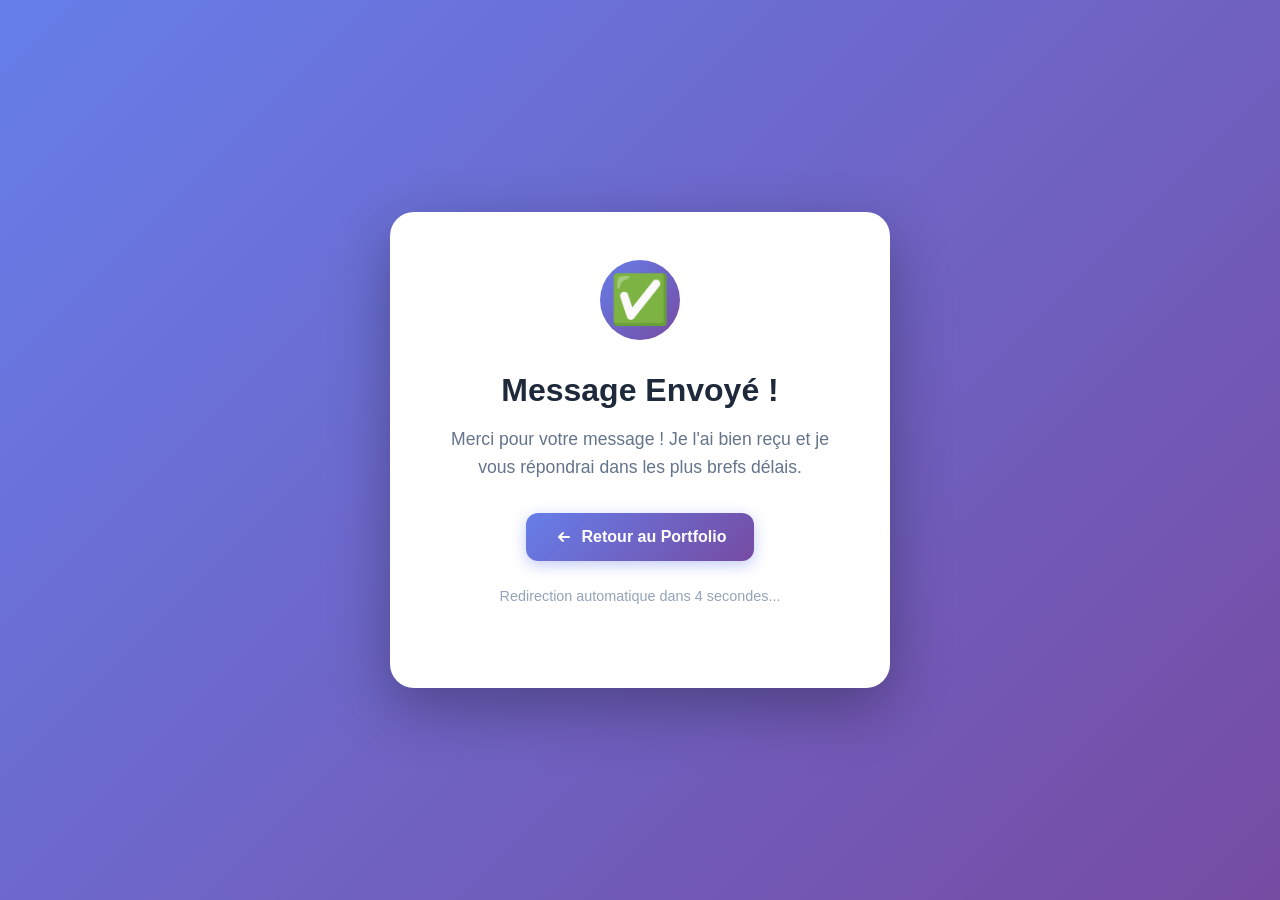
==== merci.html @ 6b89124a "premier commit" ====
<!DOCTYPE html>
<html lang="fr">

<head>
    <meta charset="UTF-8">
    <meta name="viewport" content="width=device-width, initial-scale=1.0">
    <title>Message Envoyé - Lucas Bleau</title>
    <style>
        * {
            margin: 0;
            padding: 0;
            box-sizing: border-box;
        }

        body {
            font-family: 'Inter', -apple-system, BlinkMacSystemFont, 'Segoe UI', sans-serif;
            background: linear-gradient(135deg, #667eea 0%, #764ba2 100%);
            min-height: 100vh;
            display: flex;
            align-items: center;
            justify-content: center;
            padding: 2rem;
        }

        .container {
            background: white;
            border-radius: 1.5rem;
            padding: 3rem;
            max-width: 500px;
            text-align: center;
            box-shadow: 0 20px 60px rgba(0, 0, 0, 0.3);
            animation: fadeInUp 0.6s ease;
        }

        @keyframes fadeInUp {
            from {
                opacity: 0;
                transform: translateY(30px);
            }

            to {
                opacity: 1;
                transform: translateY(0);
            }
        }

        .success-icon {
            width: 80px;
            height: 80px;
            margin: 0 auto 2rem;
            background: linear-gradient(135deg, #667eea 0%, #764ba2 100%);
            border-radius: 50%;
            display: flex;
            align-items: center;
            justify-content: center;
            font-size: 3rem;
            animation: scaleIn 0.5s ease 0.2s both;
        }

        @keyframes scaleIn {
            from {
                transform: scale(0);
            }

            to {
                transform: scale(1);
            }
        }

        h1 {
            color: #1e293b;
            font-size: 2rem;
            margin-bottom: 1rem;
            font-weight: 700;
        }

        p {
            color: #64748b;
            font-size: 1.1rem;
            line-height: 1.6;
            margin-bottom: 2rem;
        }

        .btn {
            display: inline-flex;
            align-items: center;
            gap: 0.5rem;
            padding: 0.875rem 1.75rem;
            background: linear-gradient(135deg, #667eea 0%, #764ba2 100%);
            color: white;
            border-radius: 0.75rem;
            text-decoration: none;
            font-weight: 600;
            transition: transform 0.3s ease, box-shadow 0.3s ease;
            box-shadow: 0 4px 15px rgba(102, 126, 234, 0.4);
        }

        .btn:hover {
            transform: translateY(-2px);
            box-shadow: 0 8px 25px rgba(102, 126, 234, 0.5);
        }

        .countdown {
            margin-top: 1.5rem;
            color: #94a3b8;
            font-size: 0.9rem;
        }
    </style>
</head>

<body>
    <div class="container">
        <div class="success-icon">✅</div>
        <h1>Message Envoyé !</h1>
        <p>
            Merci pour votre message ! Je l'ai bien reçu et je vous répondrai dans les plus brefs délais.
        </p>
        <a href="index.html" class="btn">
            <svg width="20" height="20" viewBox="0 0 20 20" fill="none">
                <path d="M15 10L5 10M5 10L9 6M5 10L9 14" stroke="currentColor" stroke-width="2" stroke-linecap="round"
                    stroke-linejoin="round" />
            </svg>
            <span>Retour au Portfolio</span>
        </a>
        <p class="countdown">Redirection automatique dans <span id="countdown">5</span> secondes...</p>
    </div>

    <script>
        let seconds = 5;
        const countdownElement = document.getElementById('countdown');

        const interval = setInterval(() => {
            seconds--;
            countdownElement.textContent = seconds;

            if (seconds === 0) {
                clearInterval(interval);
                window.location.href = 'index.html';
            }
        }, 1000);
    </script>
</body>

</html>
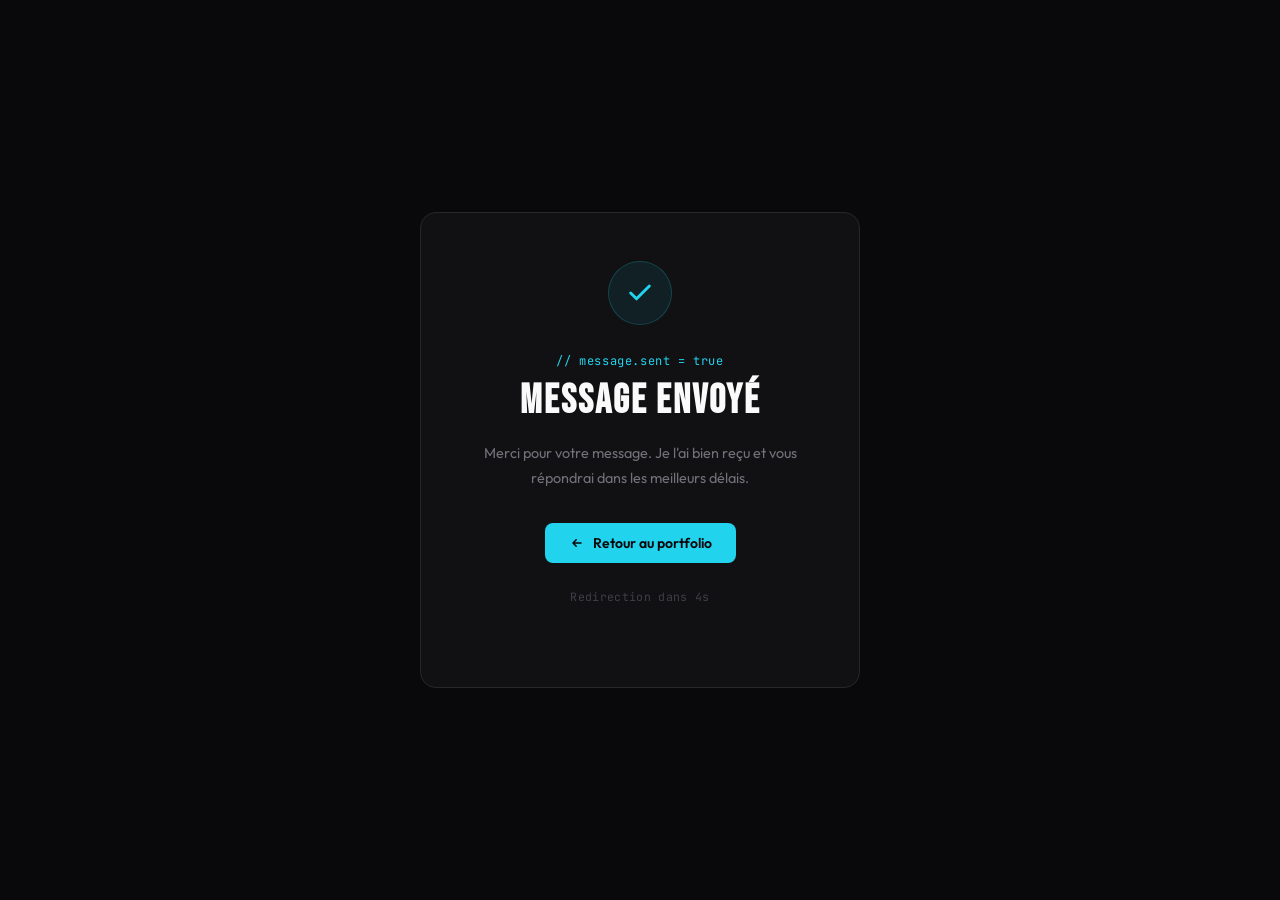
==== commit bb86efeb: "modif style" ====
--- a/merci.html
+++ b/merci.html
@@ -4,17 +4,17 @@
 <head>
     <meta charset="UTF-8">
     <meta name="viewport" content="width=device-width, initial-scale=1.0">
-    <title>Message Envoyé - Lucas Bleau</title>
+    <title>Message Envoyé — Lucas Bleau</title>
+    <link rel="preconnect" href="https://fonts.googleapis.com">
+    <link rel="preconnect" href="https://fonts.gstatic.com" crossorigin>
+    <link href="https://fonts.googleapis.com/css2?family=Bebas+Neue&family=Outfit:wght@400;500;600&family=JetBrains+Mono:wght@400&display=swap" rel="stylesheet">
     <style>
-        * {
-            margin: 0;
-            padding: 0;
-            box-sizing: border-box;
-        }
+        * { margin: 0; padding: 0; box-sizing: border-box; }
 
         body {
-            font-family: 'Inter', -apple-system, BlinkMacSystemFont, 'Segoe UI', sans-serif;
-            background: linear-gradient(135deg, #667eea 0%, #764ba2 100%);
+            font-family: 'Outfit', sans-serif;
+            background: #09090b;
+            color: #fafafa;
             min-height: 100vh;
             display: flex;
             align-items: center;
@@ -22,62 +22,65 @@
             padding: 2rem;
         }
 
-        .container {
-            background: white;
-            border-radius: 1.5rem;
-            padding: 3rem;
-            max-width: 500px;
+        .card {
+            background: #111113;
+            border: 1px solid #27272a;
+            border-radius: 16px;
+            padding: 3rem 2.5rem;
+            max-width: 440px;
+            width: 100%;
             text-align: center;
-            box-shadow: 0 20px 60px rgba(0, 0, 0, 0.3);
-            animation: fadeInUp 0.6s ease;
+            animation: fadeUp 0.5s ease;
         }
 
-        @keyframes fadeInUp {
-            from {
-                opacity: 0;
-                transform: translateY(30px);
-            }
-
-            to {
-                opacity: 1;
-                transform: translateY(0);
-            }
+        @keyframes fadeUp {
+            from { opacity: 0; transform: translateY(20px); }
+            to { opacity: 1; transform: translateY(0); }
         }
 
-        .success-icon {
-            width: 80px;
-            height: 80px;
-            margin: 0 auto 2rem;
-            background: linear-gradient(135deg, #667eea 0%, #764ba2 100%);
+        .check-wrap {
+            width: 64px;
+            height: 64px;
+            margin: 0 auto 1.75rem;
+            background: rgba(34, 211, 238, 0.08);
+            border: 1px solid rgba(34, 211, 238, 0.2);
             border-radius: 50%;
             display: flex;
             align-items: center;
             justify-content: center;
-            font-size: 3rem;
-            animation: scaleIn 0.5s ease 0.2s both;
+            animation: scaleIn 0.4s ease 0.15s both;
         }
 
         @keyframes scaleIn {
-            from {
-                transform: scale(0);
-            }
+            from { transform: scale(0.5); opacity: 0; }
+            to { transform: scale(1); opacity: 1; }
+        }
 
-            to {
-                transform: scale(1);
-            }
+        .check-wrap svg {
+            stroke: #22d3ee;
+        }
+
+        .mono {
+            font-family: 'JetBrains Mono', monospace;
+            font-size: 0.75rem;
+            color: #22d3ee;
+            letter-spacing: 0.05em;
+            display: block;
+            margin-bottom: 0.5rem;
         }
 
         h1 {
-            color: #1e293b;
-            font-size: 2rem;
+            font-family: 'Bebas Neue', cursive;
+            font-size: 2.5rem;
+            letter-spacing: 0.05em;
+            color: #fafafa;
             margin-bottom: 1rem;
-            font-weight: 700;
         }
 
         p {
-            color: #64748b;
-            font-size: 1.1rem;
-            line-height: 1.6;
+            color: #71717a;
+            font-size: 0.9rem;
+            line-height: 1.75;
             margin-bottom: 2rem;
         }
 
@@ -85,60 +88,60 @@
             display: inline-flex;
             align-items: center;
             gap: 0.5rem;
-            padding: 0.875rem 1.75rem;
-            background: linear-gradient(135deg, #667eea 0%, #764ba2 100%);
-            color: white;
-            border-radius: 0.75rem;
+            padding: 0.7rem 1.5rem;
+            background: #22d3ee;
+            color: #09090b;
+            border-radius: 8px;
             text-decoration: none;
             font-weight: 600;
-            transition: transform 0.3s ease, box-shadow 0.3s ease;
-            box-shadow: 0 4px 15px rgba(102, 126, 234, 0.4);
+            font-size: 0.875rem;
+            transition: all 0.25s ease;
         }
 
         .btn:hover {
+            background: #67e8f9;
             transform: translateY(-2px);
-            box-shadow: 0 8px 25px rgba(102, 126, 234, 0.5);
+            box-shadow: 0 0 20px rgba(34, 211, 238, 0.3);
         }
 
         .countdown {
             margin-top: 1.5rem;
-            color: #94a3b8;
-            font-size: 0.9rem;
+            font-family: 'JetBrains Mono', monospace;
+            font-size: 0.72rem;
+            color: #3f3f46;
+            letter-spacing: 0.03em;
         }
     </style>
 </head>
 
 <body>
-    <div class="container">
-        <div class="success-icon">✅</div>
-        <h1>Message Envoyé !</h1>
-        <p>
-            Merci pour votre message ! Je l'ai bien reçu et je vous répondrai dans les plus brefs délais.
-        </p>
+    <div class="card">
+        <div class="check-wrap">
+            <svg width="28" height="28" viewBox="0 0 24 24" fill="none" stroke-width="2.5" stroke-linecap="round" stroke-linejoin="round">
+                <path d="M20 6L9 17l-5-5" />
+            </svg>
+        </div>
+        <span class="mono">// message.sent = true</span>
+        <h1>Message Envoyé</h1>
+        <p>Merci pour votre message. Je l'ai bien reçu et vous répondrai dans les meilleurs délais.</p>
         <a href="index.html" class="btn">
-            <svg width="20" height="20" viewBox="0 0 20 20" fill="none">
-                <path d="M15 10L5 10M5 10L9 6M5 10L9 14" stroke="currentColor" stroke-width="2" stroke-linecap="round"
-                    stroke-linejoin="round" />
+            <svg width="16" height="16" viewBox="0 0 20 20" fill="none" stroke="currentColor" stroke-width="2" stroke-linecap="round" stroke-linejoin="round">
+                <path d="M15 10L5 10M5 10L9 6M5 10L9 14" />
             </svg>
-            <span>Retour au Portfolio</span>
+            Retour au portfolio
         </a>
-        <p class="countdown">Redirection automatique dans <span id="countdown">5</span> secondes...</p>
+        <p class="countdown">Redirection dans <span id="countdown">5</span>s</p>
     </div>
 
     <script>
-        let seconds = 5;
-        const countdownElement = document.getElementById('countdown');
-
-        const interval = setInterval(() => {
-            seconds--;
-            countdownElement.textContent = seconds;
-
-            if (seconds === 0) {
-                clearInterval(interval);
-                window.location.href = 'index.html';
-            }
+        let s = 5;
+        const el = document.getElementById('countdown');
+        const t = setInterval(() => {
+            s--;
+            el.textContent = s;
+            if (s === 0) { clearInterval(t); window.location.href = 'index.html'; }
         }, 1000);
     </script>
 </body>
 
-</html>+</html>
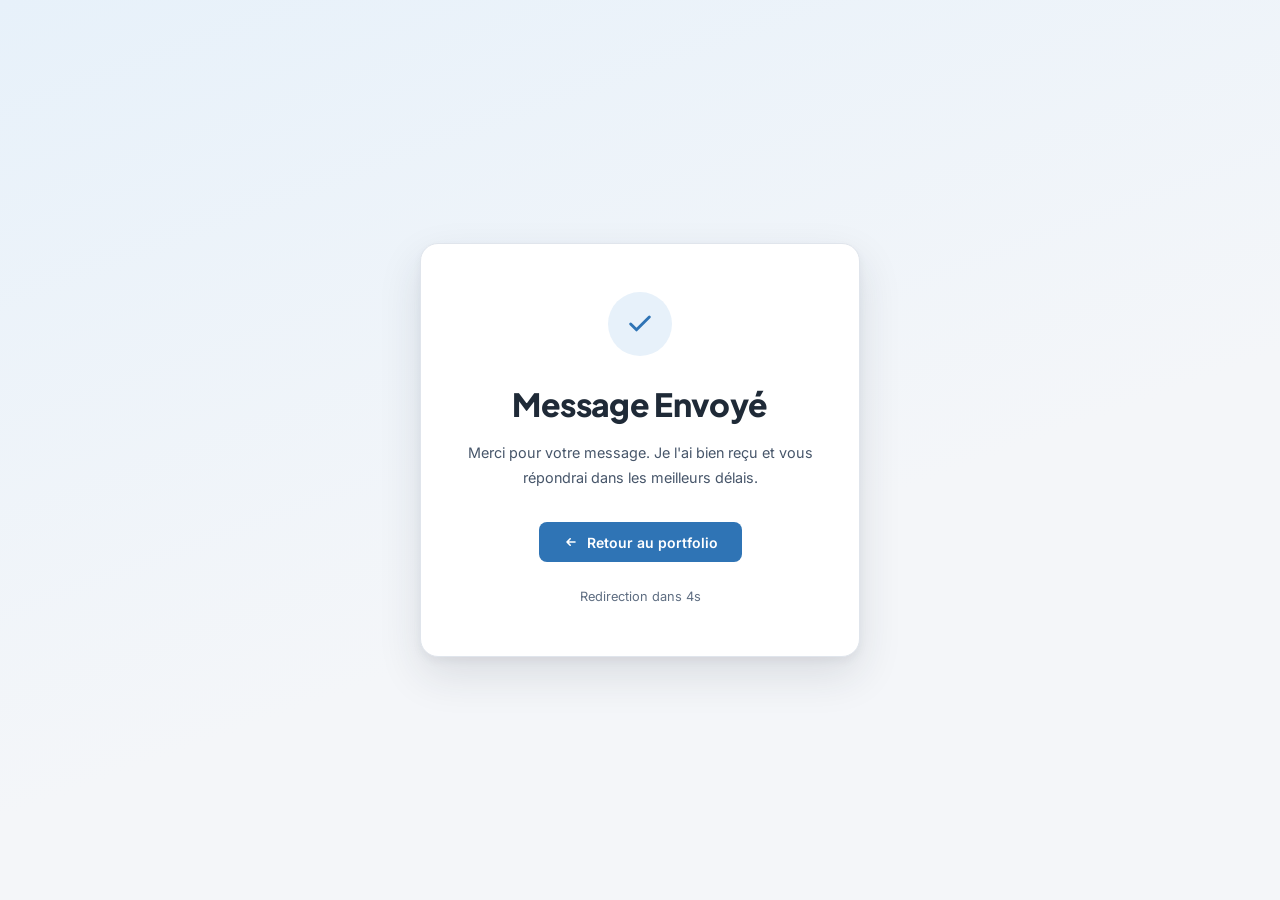
==== commit 26f3c333: "refonte style clair et professionnel Theme clair gris et bleu avec ombres douces, nouvelles polices," ====
--- a/merci.html
+++ b/merci.html
@@ -7,14 +7,14 @@
     <title>Message Envoyé — Lucas Bleau</title>
     <link rel="preconnect" href="https://fonts.googleapis.com">
     <link rel="preconnect" href="https://fonts.gstatic.com" crossorigin>
-    <link href="https://fonts.googleapis.com/css2?family=Bebas+Neue&family=Outfit:wght@400;500;600&family=JetBrains+Mono:wght@400&display=swap" rel="stylesheet">
+    <link href="https://fonts.googleapis.com/css2?family=Inter:wght@400;500;600&family=Plus+Jakarta+Sans:wght@700;800&display=swap" rel="stylesheet">
     <style>
         * { margin: 0; padding: 0; box-sizing: border-box; }
 
         body {
-            font-family: 'Outfit', sans-serif;
-            background: #09090b;
-            color: #fafafa;
+            font-family: 'Inter', sans-serif;
+            background: linear-gradient(160deg, #e7f1fa 0%, #f4f6f9 60%);
+            color: #1f2a37;
             min-height: 100vh;
             display: flex;
             align-items: center;
@@ -23,9 +23,10 @@
         }
 
         .card {
-            background: #111113;
-            border: 1px solid #27272a;
-            border-radius: 16px;
+            background: #ffffff;
+            border: 1px solid #e0e5ec;
+            border-radius: 18px;
+            box-shadow: 0 4px 8px rgba(31, 42, 55, 0.05), 0 18px 44px rgba(31, 42, 55, 0.12);
             padding: 3rem 2.5rem;
             max-width: 440px;
             width: 100%;
@@ -42,8 +43,7 @@
             width: 64px;
             height: 64px;
             margin: 0 auto 1.75rem;
-            background: rgba(34, 211, 238, 0.08);
-            border: 1px solid rgba(34, 211, 238, 0.2);
+            background: #e7f1fa;
             border-radius: 50%;
             display: flex;
             align-items: center;
@@ -57,28 +57,20 @@
         }
 
         .check-wrap svg {
-            stroke: #22d3ee;
-        }
-
-        .mono {
-            font-family: 'JetBrains Mono', monospace;
-            font-size: 0.75rem;
-            color: #22d3ee;
-            letter-spacing: 0.05em;
-            display: block;
-            margin-bottom: 0.5rem;
+            stroke: #2f74b5;
         }
 
         h1 {
-            font-family: 'Bebas Neue', cursive;
-            font-size: 2.5rem;
-            letter-spacing: 0.05em;
-            color: #fafafa;
+            font-family: 'Plus Jakarta Sans', sans-serif;
+            font-size: 2rem;
+            font-weight: 800;
+            letter-spacing: -0.02em;
+            color: #1f2a37;
             margin-bottom: 1rem;
         }
 
         p {
-            color: #71717a;
+            color: #47566a;
             font-size: 0.9rem;
             line-height: 1.75;
             margin-bottom: 2rem;
@@ -89,8 +81,8 @@
             align-items: center;
             gap: 0.5rem;
             padding: 0.7rem 1.5rem;
-            background: #22d3ee;
-            color: #09090b;
+            background: #2f74b5;
+            color: #ffffff;
             border-radius: 8px;
             text-decoration: none;
             font-weight: 600;
@@ -99,17 +91,16 @@
         }
 
         .btn:hover {
-            background: #67e8f9;
+            background: #255f96;
             transform: translateY(-2px);
-            box-shadow: 0 0 20px rgba(34, 211, 238, 0.3);
+            box-shadow: 0 2px 4px rgba(31, 42, 55, 0.04), 0 8px 20px rgba(31, 42, 55, 0.07);
         }
 
         .countdown {
             margin-top: 1.5rem;
-            font-family: 'JetBrains Mono', monospace;
-            font-size: 0.72rem;
-            color: #3f3f46;
-            letter-spacing: 0.03em;
+            margin-bottom: 0;
+            font-size: 0.8rem;
+            color: #5f6e82;
         }
     </style>
 </head>
@@ -121,7 +112,6 @@
                 <path d="M20 6L9 17l-5-5" />
             </svg>
         </div>
-        <span class="mono">// message.sent = true</span>
         <h1>Message Envoyé</h1>
         <p>Merci pour votre message. Je l'ai bien reçu et vous répondrai dans les meilleurs délais.</p>
         <a href="index.html" class="btn">
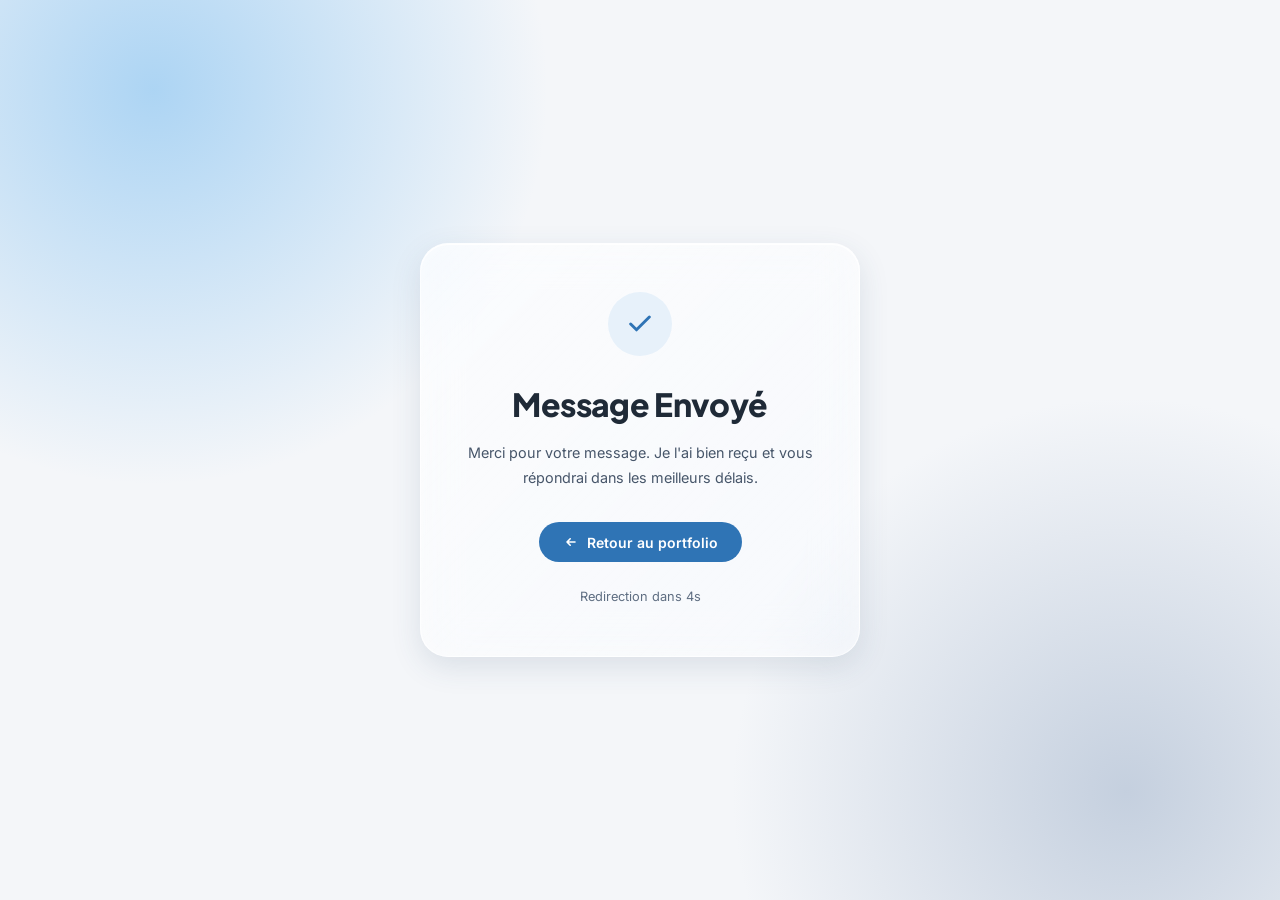
==== commit 494b9003: "style liquid glass Halos flous en fond, cartes et boutons translucides, navigation en pilule flottan" ====
--- a/merci.html
+++ b/merci.html
@@ -13,7 +13,7 @@
 
         body {
             font-family: 'Inter', sans-serif;
-            background: linear-gradient(160deg, #e7f1fa 0%, #f4f6f9 60%);
+            background: radial-gradient(44vw 44vw at 12% 10%, rgba(125, 190, 240, 0.6), transparent 70%), radial-gradient(44vw 44vw at 88% 88%, rgba(165, 182, 205, 0.6), transparent 70%), #f4f6f9;
             color: #1f2a37;
             min-height: 100vh;
             display: flex;
@@ -23,10 +23,12 @@
         }
 
         .card {
-            background: #ffffff;
-            border: 1px solid #e0e5ec;
-            border-radius: 18px;
-            box-shadow: 0 4px 8px rgba(31, 42, 55, 0.05), 0 18px 44px rgba(31, 42, 55, 0.12);
+            background: linear-gradient(135deg, rgba(255, 255, 255, 0.66), rgba(255, 255, 255, 0.36));
+            backdrop-filter: blur(22px) saturate(170%);
+            -webkit-backdrop-filter: blur(22px) saturate(170%);
+            border: 1px solid rgba(255, 255, 255, 0.75);
+            border-radius: 28px;
+            box-shadow: inset 0 1px 0 rgba(255, 255, 255, 0.95), inset 0 0 14px rgba(255, 255, 255, 0.35), 0 10px 30px rgba(45, 75, 110, 0.13);
             padding: 3rem 2.5rem;
             max-width: 440px;
             width: 100%;
@@ -83,7 +85,7 @@
             padding: 0.7rem 1.5rem;
             background: #2f74b5;
             color: #ffffff;
-            border-radius: 8px;
+            border-radius: 9999px;
             text-decoration: none;
             font-weight: 600;
             font-size: 0.875rem;
